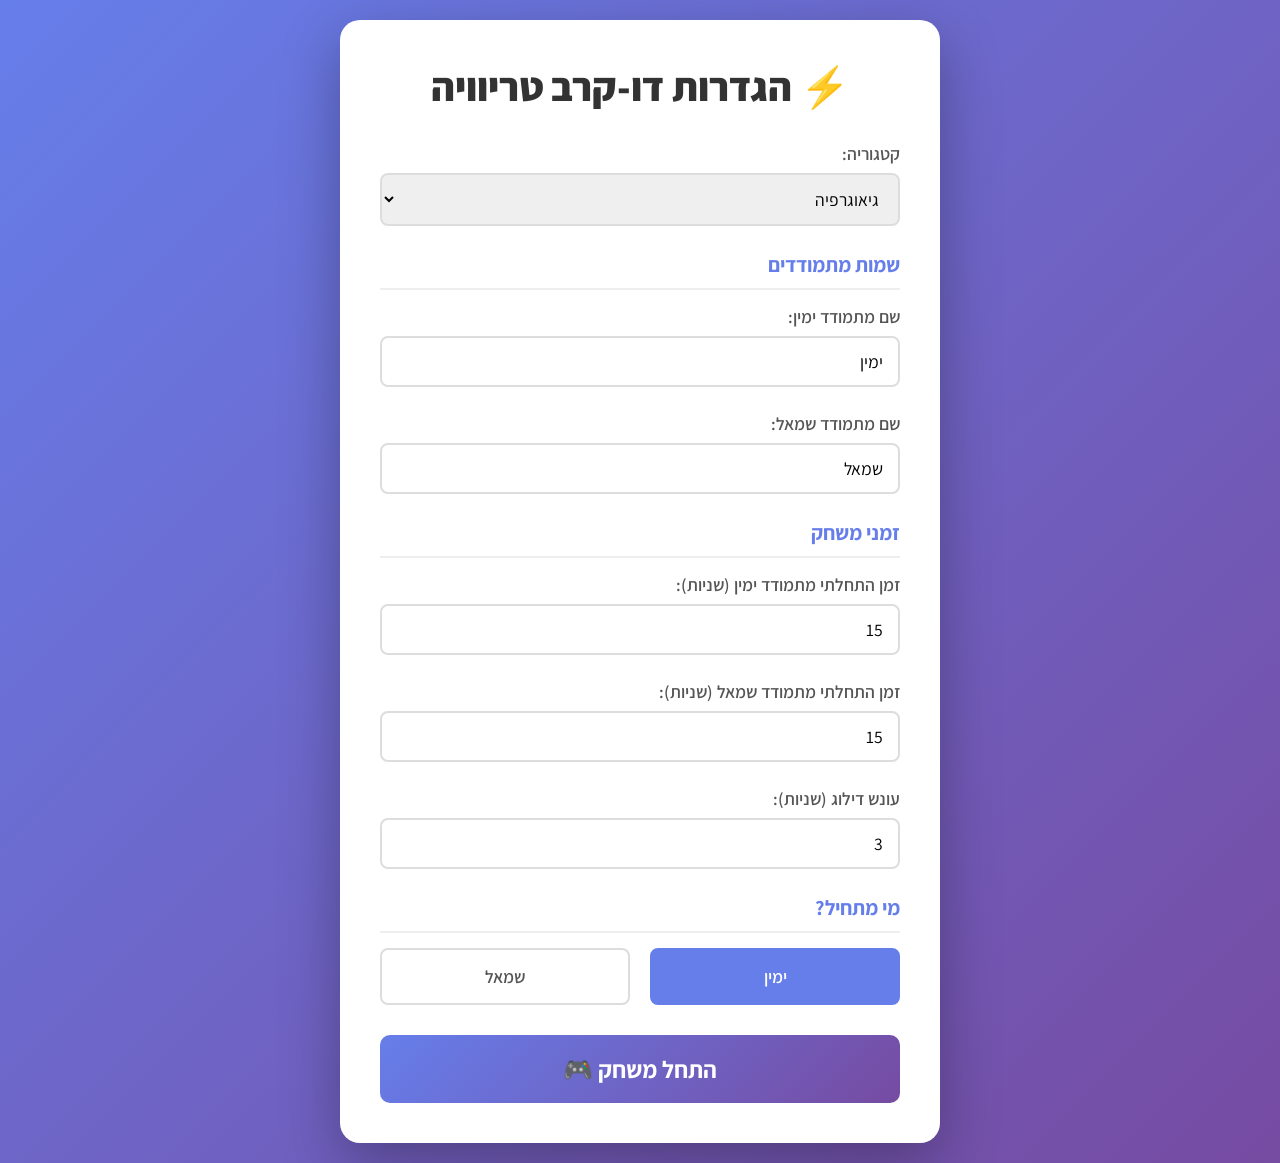
==== index.html @ 58b0c9b6 "Initial commit - everything already implemented, putting it all in git" ====
<!DOCTYPE html>
<html dir="rtl" lang="he">
<head>
    <meta charset="UTF-8">
    <meta name="viewport" content="width=device-width, initial-scale=1.0">
    <title>דו-קרב טריוויה</title>
    <link rel="icon" type="image/png" href="assets/grid.png">
    <link href="https://fonts.googleapis.com/css2?family=Assistant:wght@400;600;700;800;900&display=swap" rel="stylesheet">
    <link rel="stylesheet" href="css/style.css">
    <link rel="stylesheet" href="css/animations.css">
</head>
<body>
    <!-- Main Game Container -->
    <div id="gameContainer" class="game-container">
        
        <!-- Timers Section -->
        <div class="timers-section">
            <!-- Right Contestant Timer -->
            <div id="timerRight" class="timer-box timer-right">
                <div class="active-indicator">▶ תורו כעת</div>
                <div class="big-arrow right-arrow">
                    <svg viewBox="0 0 100 100" xmlns="http://www.w3.org/2000/svg">
                        <path d="M 10 50 L 70 10 L 70 35 L 90 35 L 90 65 L 70 65 L 70 90 Z" fill="currentColor"/>
                    </svg>
                </div>
                <div class="timer-label" id="labelRight">ימין</div>
                <div class="timer-display" id="timeRight">45</div>
            </div>

            <!-- Left Contestant Timer -->
            <div id="timerLeft" class="timer-box timer-left">
                <div class="active-indicator">תורו כעת ◀</div>
                <div class="big-arrow left-arrow">
                    <svg viewBox="0 0 100 100" xmlns="http://www.w3.org/2000/svg">
                        <path d="M 90 50 L 30 10 L 30 35 L 10 35 L 10 65 L 30 65 L 30 90 Z" fill="currentColor"/>
                    </svg>
                </div>
                <div class="timer-label" id="labelLeft">שמאל</div>
                <div class="timer-display" id="timeLeft">45</div>
            </div>
        </div>

        <!-- Question Section -->
        <div class="question-section">
            <div class="question-container">
                <div id="questionContent" class="question-content">
                    <!-- Question will be inserted here -->
                </div>
            </div>
        </div>

        <!-- Answer Overlay (shown during skip penalty) -->
        <div id="answerOverlay" class="answer-overlay hidden">
            <div class="answer-label">התשובה הנכונה:</div>
            <div id="answerContent" class="answer-content"></div>
        </div>

        <!-- Correct Answer Toast (shown briefly after correct answer) -->
        <div id="correctAnswerToast" class="correct-answer-toast hidden">
            <div class="toast-label">התשובה:</div>
            <div id="correctAnswerText" class="toast-answer"></div>
        </div>

        <!-- Info Bar -->
        <div class="info-bar">
            <div class="info-item">
                <span class="info-label">קטגוריה:</span>
                <span id="categoryDisplay" class="info-value">טוען...</span>
            </div>
        </div>
    </div>

    <!-- Pause Menu Overlay -->
    <div id="pauseMenu" class="pause-menu hidden">
        <div class="pause-content">
            <h2>המשחק מושהה</h2>
            <div class="pause-instructions">
                <p><strong>ESC</strong> - חזרה למשחק</p>
                <p><strong>R</strong> - התחל מחדש</p>
            </div>
            <div class="pause-buttons">
                <button id="resumeButton" class="pause-button">המשך משחק</button>
                <button id="restartButton" class="pause-button pause-button-secondary">התחל מחדש</button>
            </div>
        </div>
    </div>

    <!-- Victory Screen -->
    <div id="victoryScreen" class="victory-screen hidden">
        <div class="victory-content">
            <h1 class="victory-title">🏆 המשחק נגמר! 🏆</h1>
            <h2 class="winner-announcement">
                <span>המנצח הוא</span>
                <span id="winnerName" class="winner-name">---</span>!
            </h2>
            
            <div class="statistics">
                <h3>סטטיסטיקות</h3>
                
                <div class="stats-grid">
                    <div class="stat-card">
                        <div class="stat-title" id="rightName">ימין</div>
                        <div class="stat-row">
                            <span class="stat-label">תשובות נכונות:</span>
                            <span id="rightCorrect" class="stat-value">0</span>
                        </div>
                        <div class="stat-row">
                            <span class="stat-label">דילוגים:</span>
                            <span id="rightSkips" class="stat-value">0</span>
                        </div>
                        <div class="stat-row">
                            <span class="stat-label">זמן שנותר:</span>
                            <span id="rightTime" class="stat-value">0</span>
                        </div>
                    </div>

                    <div class="stat-card">
                        <div class="stat-title" id="leftName">שמאל</div>
                        <div class="stat-row">
                            <span class="stat-label">תשובות נכונות:</span>
                            <span id="leftCorrect" class="stat-value">0</span>
                        </div>
                        <div class="stat-row">
                            <span class="stat-label">דילוגים:</span>
                            <span id="leftSkips" class="stat-value">0</span>
                        </div>
                        <div class="stat-row">
                            <span class="stat-label">זמן שנותר:</span>
                            <span id="leftTime" class="stat-value">0</span>
                        </div>
                    </div>
                </div>
            </div>

            <button id="playAgainButton" class="play-again-button">שחק שוב</button>
        </div>
    </div>

    <!-- Ready Screen -->
    <div id="readyScreen" class="ready-screen hidden">
        <div class="ready-content">
            <h2>מוכנים?</h2>
            <p class="ready-instruction">לחצו על מקש כלשהו להתחלה</p>
            <div class="press-key-indicator">⌨️</div>
        </div>
    </div>

    <!-- Countdown Screen -->
    <div id="countdownScreen" class="countdown-screen hidden">
        <div class="countdown-number" id="countdownNumber">3</div>
    </div>

    <!-- Loading Screen -->
    <div id="loadingScreen" class="loading-screen">
        <div class="loading-content">
            <div class="loading-spinner"></div>
            <p>טוען משחק...</p>
        </div>
    </div>

    <!-- Scripts -->
    <script src="js/questionsData.js"></script>
    <script src="js/state.js"></script>
    <script src="js/timers.js"></script>
    <script src="js/questions.js"></script>
    <script src="js/audio.js"></script>
    <script src="js/keyboard.js"></script>
    <script src="js/ui.js"></script>
</body>
</html>
---- css/style.css ----
/* Main Styles - RTL Hebrew Layout for Duel Trivia Game */

* {
    margin: 0;
    padding: 0;
    box-sizing: border-box;
}

:root {
    --primary-color: #667eea;
    --secondary-color: #764ba2;
    --correct-color: #48bb78;
    --warning-color: #f56565;
    --text-dark: #2d3748;
    --text-light: #ffffff;
    --bg-gradient: linear-gradient(135deg, #667eea 0%, #764ba2 100%);
}

body {
    font-family: 'Assistant', sans-serif;
    background: var(--bg-gradient);
    min-height: 100vh;
    overflow: hidden;
    direction: rtl;
    color: var(--text-dark);
}

/* Game Container */
.game-container {
    width: 100vw;
    height: 100vh;
    display: flex;
    flex-direction: column;
    padding: 0;
    gap: 0;
}

/* Timers Section */
.timers-section {
    display: flex;
    justify-content: space-between;
    gap: 30px;
    padding: 15px 50px;
    position: relative;
    z-index: 10;
}

.timer-box {
    flex: 1;
    max-width: 200px;
    background: white;
    border-radius: 15px;
    padding: 8px 20px;
    text-align: center;
    box-shadow: 0 5px 15px rgba(0, 0, 0, 0.15);
    transition: all 0.3s ease;
    border: 4px solid transparent;
    position: relative;
    opacity: 0.6;
}

.timer-box.active {
    border-color: var(--primary-color);
    box-shadow: 0 0 40px rgba(102, 126, 234, 0.8), 0 0 80px rgba(102, 126, 234, 0.4);
    transform: scale(1.1);
    opacity: 1;
    background: linear-gradient(135deg, #ffffff 0%, #f0f4ff 100%);
}

.timer-box.warning {
    border-color: var(--warning-color);
    animation: warningPulse 1s ease-in-out infinite;
}

/* Active indicator removed - using arrow instead */
.active-indicator {
    display: none;
}

/* Big Arrow Indicator */
.big-arrow {
    position: absolute;
    width: 140px;
    height: 140px;
    top: 50%;
    transform: translateY(-50%);
    color: #FFD700;
    opacity: 0;
    pointer-events: none;
    transition: all 0.3s ease;
    filter: drop-shadow(0 0 30px rgba(255, 215, 0, 0.9)) drop-shadow(0 0 60px rgba(255, 215, 0, 0.6));
}

.right-arrow {
    left: -150px;
}

.left-arrow {
    right: -150px;
}

.timer-box.active .big-arrow {
    opacity: 1;
    animation: arrowBounce 1.5s ease-in-out infinite;
    color: #FFD700;
}

.timer-label {
    font-size: 1.3em;
    font-weight: 700;
    color: var(--text-dark);
    margin-bottom: 2px;
}

.timer-display {
    font-size: 3.5em;
    font-weight: 900;
    color: var(--primary-color);
    line-height: 1;
    margin: 0;
}

.timer-box.warning .timer-display {
    color: var(--warning-color);
}

/* Timer subtitle removed for more compact design */
.timer-subtitle {
    display: none;
}

/* Question Section */
.question-section {
    flex: 1;
    display: flex;
    align-items: flex-start;
    justify-content: center;
    padding: 15px 50px;
    overflow-y: auto;
}

.question-container {
    width: 100%;
    max-width: 1600px;
    background: white;
    border-radius: 30px;
    padding: 50px 100px;
    box-shadow: 0 20px 60px rgba(0, 0, 0, 0.3);
    display: flex;
    align-items: center;
    justify-content: center;
    margin-bottom: 15px;
}

.question-content {
    font-size: 4.5em;
    font-weight: 600;
    text-align: center;
    line-height: 1.5;
    color: var(--text-dark);
}

.question-content img {
    max-width: 100%;
    max-height: 65vh;
    object-fit: contain;
    border-radius: 15px;
    display: block;
}

/* Answer Overlay (during skip penalty) */
.answer-overlay {
    position: fixed;
    top: 50%;
    left: 50%;
    transform: translate(-50%, -50%);
    background: rgba(245, 101, 101, 0.95);
    color: white;
    padding: 50px 80px;
    border-radius: 30px;
    box-shadow: 0 20px 80px rgba(0, 0, 0, 0.5);
    z-index: 100;
    text-align: center;
    max-width: 80%;
}

.answer-overlay.hidden {
    display: none;
}

.answer-label {
    font-size: 2em;
    font-weight: 700;
    margin-bottom: 20px;
    opacity: 0.9;
}

.answer-content {
    font-size: 3.5em;
    font-weight: 800;
    line-height: 1.3;
}

/* Info Bar */
.info-bar {
    display: flex;
    justify-content: space-between;
    padding: 15px 50px;
    background: rgba(255, 255, 255, 0.95);
    box-shadow: 0 -5px 15px rgba(0, 0, 0, 0.1);
    position: relative;
    z-index: 10;
}

.info-item {
    display: flex;
    align-items: center;
    gap: 10px;
}

.info-label {
    font-size: 1.3em;
    font-weight: 600;
    color: #4a5568;
}

.info-value {
    font-size: 1.5em;
    font-weight: 800;
    color: var(--primary-color);
}

/* Pause Menu */
.pause-menu {
    position: fixed;
    top: 0;
    left: 0;
    width: 100vw;
    height: 100vh;
    background: rgba(0, 0, 0, 0.9);
    backdrop-filter: blur(10px);
    display: flex;
    align-items: center;
    justify-content: center;
    z-index: 200;
}

.pause-menu.hidden {
    display: none;
}

.pause-content {
    background: white;
    border-radius: 30px;
    padding: 60px 80px;
    text-align: center;
    box-shadow: 0 30px 90px rgba(0, 0, 0, 0.5);
}

.pause-content h2 {
    font-size: 3.5em;
    font-weight: 800;
    color: var(--text-dark);
    margin-bottom: 40px;
}

.pause-instructions {
    margin-bottom: 40px;
}

.pause-instructions p {
    font-size: 1.8em;
    margin: 15px 0;
    color: #4a5568;
}

.pause-instructions strong {
    color: var(--primary-color);
    font-weight: 800;
}

.pause-buttons {
    display: flex;
    gap: 20px;
    justify-content: center;
}

.pause-button {
    padding: 20px 40px;
    font-size: 1.8em;
    font-weight: 700;
    border: none;
    border-radius: 15px;
    cursor: pointer;
    transition: all 0.3s;
    font-family: 'Assistant', sans-serif;
}

.pause-button:first-child {
    background: var(--bg-gradient);
    color: white;
}

.pause-button:hover {
    transform: translateY(-3px);
    box-shadow: 0 10px 30px rgba(0, 0, 0, 0.3);
}

.pause-button-secondary {
    background: #e2e8f0;
    color: var(--text-dark);
}

/* Victory Screen */
.victory-screen {
    position: fixed;
    top: 0;
    left: 0;
    width: 100vw;
    height: 100vh;
    background: rgba(0, 0, 0, 0.95);
    display: flex;
    align-items: center;
    justify-content: center;
    z-index: 300;
}

.victory-screen.hidden {
    display: none;
}

.victory-content {
    background: white;
    border-radius: 40px;
    padding: 60px 80px;
    text-align: center;
    max-width: 1000px;
    box-shadow: 0 40px 120px rgba(0, 0, 0, 0.5);
}

.victory-title {
    font-size: 3.5em;
    font-weight: 900;
    color: var(--primary-color);
    margin-bottom: 30px;
}

.winner-announcement {
    font-size: 2.8em;
    font-weight: 700;
    color: var(--text-dark);
    margin-bottom: 50px;
}

.winner-name {
    color: var(--correct-color);
    font-size: 1.2em;
    font-weight: 900;
}

.statistics h3 {
    font-size: 2.2em;
    font-weight: 800;
    color: var(--text-dark);
    margin-bottom: 30px;
}

.stats-grid {
    display: grid;
    grid-template-columns: 1fr 1fr;
    gap: 30px;
    margin-bottom: 40px;
}

.stat-card {
    background: #f7fafc;
    border-radius: 20px;
    padding: 30px;
    border: 3px solid #e2e8f0;
}

.stat-title {
    font-size: 2em;
    font-weight: 800;
    color: var(--primary-color);
    margin-bottom: 20px;
}

.stat-row {
    display: flex;
    justify-content: space-between;
    align-items: center;
    margin: 15px 0;
    font-size: 1.4em;
}

.stat-label {
    font-weight: 600;
    color: #4a5568;
}

.stat-value {
    font-weight: 800;
    color: var(--text-dark);
    font-size: 1.3em;
}

.play-again-button {
    width: 100%;
    padding: 25px;
    font-size: 2em;
    font-weight: 800;
    background: var(--bg-gradient);
    color: white;
    border: none;
    border-radius: 20px;
    cursor: pointer;
    transition: all 0.3s;
    font-family: 'Assistant', sans-serif;
}

.play-again-button:hover {
    transform: translateY(-3px);
    box-shadow: 0 15px 40px rgba(102, 126, 234, 0.4);
}

/* Loading Screen */
.loading-screen {
    position: fixed;
    top: 0;
    left: 0;
    width: 100vw;
    height: 100vh;
    background: var(--bg-gradient);
    display: flex;
    align-items: center;
    justify-content: center;
    z-index: 400;
}

.loading-screen.hidden {
    display: none;
}

.loading-content {
    text-align: center;
    color: white;
}

.loading-spinner {
    width: 80px;
    height: 80px;
    border: 8px solid rgba(255, 255, 255, 0.3);
    border-top-color: white;
    border-radius: 50%;
    animation: spin 1s linear infinite;
    margin: 0 auto 30px;
}

.loading-content p {
    font-size: 2em;
    font-weight: 700;
}

@keyframes spin {
    to { transform: rotate(360deg); }
}

/* Responsive adjustments for very large screens */
@media (min-width: 1920px) {
    .timer-display {
        font-size: 8em;
    }
    
    .question-content {
        font-size: 4em;
    }
    
    .answer-content {
        font-size: 4.5em;
    }
}

/* Ready Screen */
.ready-screen {
    position: fixed;
    top: 0;
    left: 0;
    width: 100vw;
    height: 100vh;
    background: linear-gradient(135deg, #667eea 0%, #764ba2 100%);
    display: flex;
    align-items: center;
    justify-content: center;
    z-index: 600;
}

.ready-screen.hidden {
    display: none;
}

.ready-content {
    text-align: center;
    color: white;
}

.ready-content h2 {
    font-size: 6em;
    font-weight: 900;
    margin-bottom: 30px;
}

.ready-instruction {
    font-size: 2.5em;
    font-weight: 600;
    margin-bottom: 40px;
    opacity: 0.9;
}

.press-key-indicator {
    font-size: 5em;
    animation: pressKeyBounce 1.5s ease-in-out infinite;
}

/* Countdown Screen */
.countdown-screen {
    position: fixed;
    top: 0;
    left: 0;
    width: 100vw;
    height: 100vh;
    background: rgba(0, 0, 0, 0.95);
    display: flex;
    align-items: center;
    justify-content: center;
    z-index: 500;
}

.countdown-screen.hidden {
    display: none;
}

.countdown-number {
    font-size: 15em;
    font-weight: 900;
    color: white;
    text-align: center;
    animation: countdownPulse 1s ease-in-out;
}

.countdown-number.go {
    color: var(--correct-color);
    font-size: 12em;
}

/* Correct Answer Toast */
.correct-answer-toast {
    position: fixed;
    bottom: 30px;
    right: 30px;
    background: rgba(72, 187, 120, 0.95);
    color: white;
    padding: 20px 30px;
    border-radius: 15px;
    box-shadow: 0 10px 40px rgba(0, 0, 0, 0.3);
    z-index: 150;
    max-width: 400px;
    animation: toastSlideIn 0.3s ease-out;
}

.correct-answer-toast.hidden {
    display: none;
}

.toast-label {
    font-size: 1.2em;
    font-weight: 700;
    margin-bottom: 8px;
    opacity: 0.9;
}

.toast-answer {
    font-size: 1.8em;
    font-weight: 800;
}

/* Hidden utility class */
.hidden {
    display: none !important;
}
---- css/animations.css ----
/* Animations - transitions, effects, and visual feedback */

/* Warning Pulse Animation */
@keyframes warningPulse {
    0%, 100% {
        box-shadow: 0 0 40px rgba(245, 101, 101, 0.8);
        border-color: #f56565;
    }
    50% {
        box-shadow: 0 0 80px rgba(245, 101, 101, 1);
        border-color: #fc8181;
    }
}

/* Correct Answer Flash */
@keyframes correctFlash {
    0% {
        background: white;
    }
    50% {
        background: #48bb78;
        transform: scale(1.05);
    }
    100% {
        background: white;
    }
}

.question-container.correct {
    animation: correctFlash 0.6s ease-in-out;
}

/* Question Fade In */
@keyframes questionFadeIn {
    from {
        opacity: 0;
        transform: translateY(30px);
    }
    to {
        opacity: 1;
        transform: translateY(0);
    }
}

.question-content {
    animation: questionFadeIn 0.5s ease-out;
}

/* Answer Overlay Fade In */
@keyframes answerFadeIn {
    from {
        opacity: 0;
        transform: translate(-50%, -50%) scale(0.8);
    }
    to {
        opacity: 1;
        transform: translate(-50%, -50%) scale(1);
    }
}

.answer-overlay:not(.hidden) {
    animation: answerFadeIn 0.3s ease-out;
}

/* Timer Switch Animation */
@keyframes timerActivate {
    0% {
        transform: scale(1);
    }
    50% {
        transform: scale(1.1);
    }
    100% {
        transform: scale(1.05);
    }
}

.timer-box.activate {
    animation: timerActivate 0.5s ease-out;
}

/* Victory Screen Confetti Effect */
@keyframes victoryZoomIn {
    from {
        opacity: 0;
        transform: scale(0.5);
    }
    to {
        opacity: 1;
        transform: scale(1);
    }
}

.victory-content {
    animation: victoryZoomIn 0.6s cubic-bezier(0.34, 1.56, 0.64, 1);
}

/* Loading Spinner */
@keyframes spin {
    to {
        transform: rotate(360deg);
    }
}

/* Pause Menu Fade In */
@keyframes fadeIn {
    from {
        opacity: 0;
    }
    to {
        opacity: 1;
    }
}

.pause-menu:not(.hidden) {
    animation: fadeIn 0.3s ease-out;
}

/* Number Count Animation (for timer updates) */
@keyframes numberUpdate {
    0% {
        transform: translateY(-5px);
        opacity: 0.7;
    }
    100% {
        transform: translateY(0);
        opacity: 1;
    }
}

/* Shake Animation (for errors or urgent warnings) */
@keyframes shake {
    0%, 100% {
        transform: translateX(0);
    }
    10%, 30%, 50%, 70%, 90% {
        transform: translateX(-10px);
    }
    20%, 40%, 60%, 80% {
        transform: translateX(10px);
    }
}

.shake {
    animation: shake 0.5s ease-in-out;
}

/* Glow Effect for Active Timer */
@keyframes glow {
    0%, 100% {
        box-shadow: 0 0 40px rgba(102, 126, 234, 0.8), 0 0 80px rgba(102, 126, 234, 0.4);
    }
    50% {
        box-shadow: 0 0 50px rgba(102, 126, 234, 1), 0 0 100px rgba(102, 126, 234, 0.6);
    }
}

.timer-box.active {
    animation: glow 2s ease-in-out infinite;
}

/* Active Indicator Pulse */
@keyframes indicatorPulse {
    0%, 100% {
        transform: translateX(-50%) scale(1);
    }
    50% {
        transform: translateX(-50%) scale(1.05);
    }
}

/* Arrow Bounce Animation */
@keyframes arrowBounce {
    0%, 100% {
        transform: translateY(-50%) translateX(0);
    }
    50% {
        transform: translateY(-50%) translateX(15px);
    }
}

/* Arrow Bounce Animation for Left Arrow */
.left-arrow {
    animation-name: arrowBounceLeft !important;
}

@keyframes arrowBounceLeft {
    0%, 100% {
        transform: translateY(-50%) translateX(0);
    }
    50% {
        transform: translateY(-50%) translateX(-15px);
    }
}

/* Skip Penalty Pulse */
@keyframes skipPulse {
    0%, 100% {
        transform: translate(-50%, -50%) scale(1);
    }
    50% {
        transform: translate(-50%, -50%) scale(1.05);
    }
}

.answer-overlay:not(.hidden) {
    animation: answerFadeIn 0.3s ease-out, skipPulse 1s ease-in-out 0.3s infinite;
}

/* Smooth Transitions */
.timer-display,
.question-content,
.info-value {
    transition: all 0.3s ease;
}

/* Button Hover Effects */
.pause-button,
.play-again-button {
    transition: all 0.3s cubic-bezier(0.34, 1.56, 0.64, 1);
}

.pause-button:active,
.play-again-button:active {
    transform: scale(0.95);
}

/* Fade Out Animation */
@keyframes fadeOut {
    from {
        opacity: 1;
    }
    to {
        opacity: 0;
    }
}

.fade-out {
    animation: fadeOut 0.3s ease-out forwards;
}

/* Slide In from Top */
@keyframes slideInFromTop {
    from {
        transform: translateY(-100%);
        opacity: 0;
    }
    to {
        transform: translateY(0);
        opacity: 1;
    }
}

.info-bar {
    animation: slideInFromTop 0.5s ease-out 0.3s backwards;
}

/* Timer boxes slide in */
@keyframes slideInFromSide {
    from {
        transform: translateX(var(--slide-from));
        opacity: 0;
    }
    to {
        transform: translateX(0);
        opacity: 1;
    }
}

.timer-right {
    --slide-from: 100px;
    animation: slideInFromSide 0.6s ease-out;
}

.timer-left {
    --slide-from: -100px;
    animation: slideInFromSide 0.6s ease-out;
}

/* Press Key Bounce Animation */
@keyframes pressKeyBounce {
    0%, 100% {
        transform: translateY(0);
    }
    50% {
        transform: translateY(-20px);
    }
}

/* Countdown Pulse Animation */
@keyframes countdownPulse {
    0% {
        transform: scale(0.5);
        opacity: 0;
    }
    50% {
        transform: scale(1.1);
    }
    100% {
        transform: scale(1);
        opacity: 1;
    }
}

/* Toast Slide In Animation */
@keyframes toastSlideIn {
    from {
        transform: translateX(150%);
        opacity: 0;
    }
    to {
        transform: translateX(0);
        opacity: 1;
    }
}

/* Toast Fade Out Animation */
@keyframes toastFadeOut {
    from {
        transform: translateX(0);
        opacity: 1;
    }
    to {
        transform: translateX(150%);
        opacity: 0;
    }
}

.correct-answer-toast.fade-out {
    animation: toastFadeOut 0.3s ease-in forwards;
}
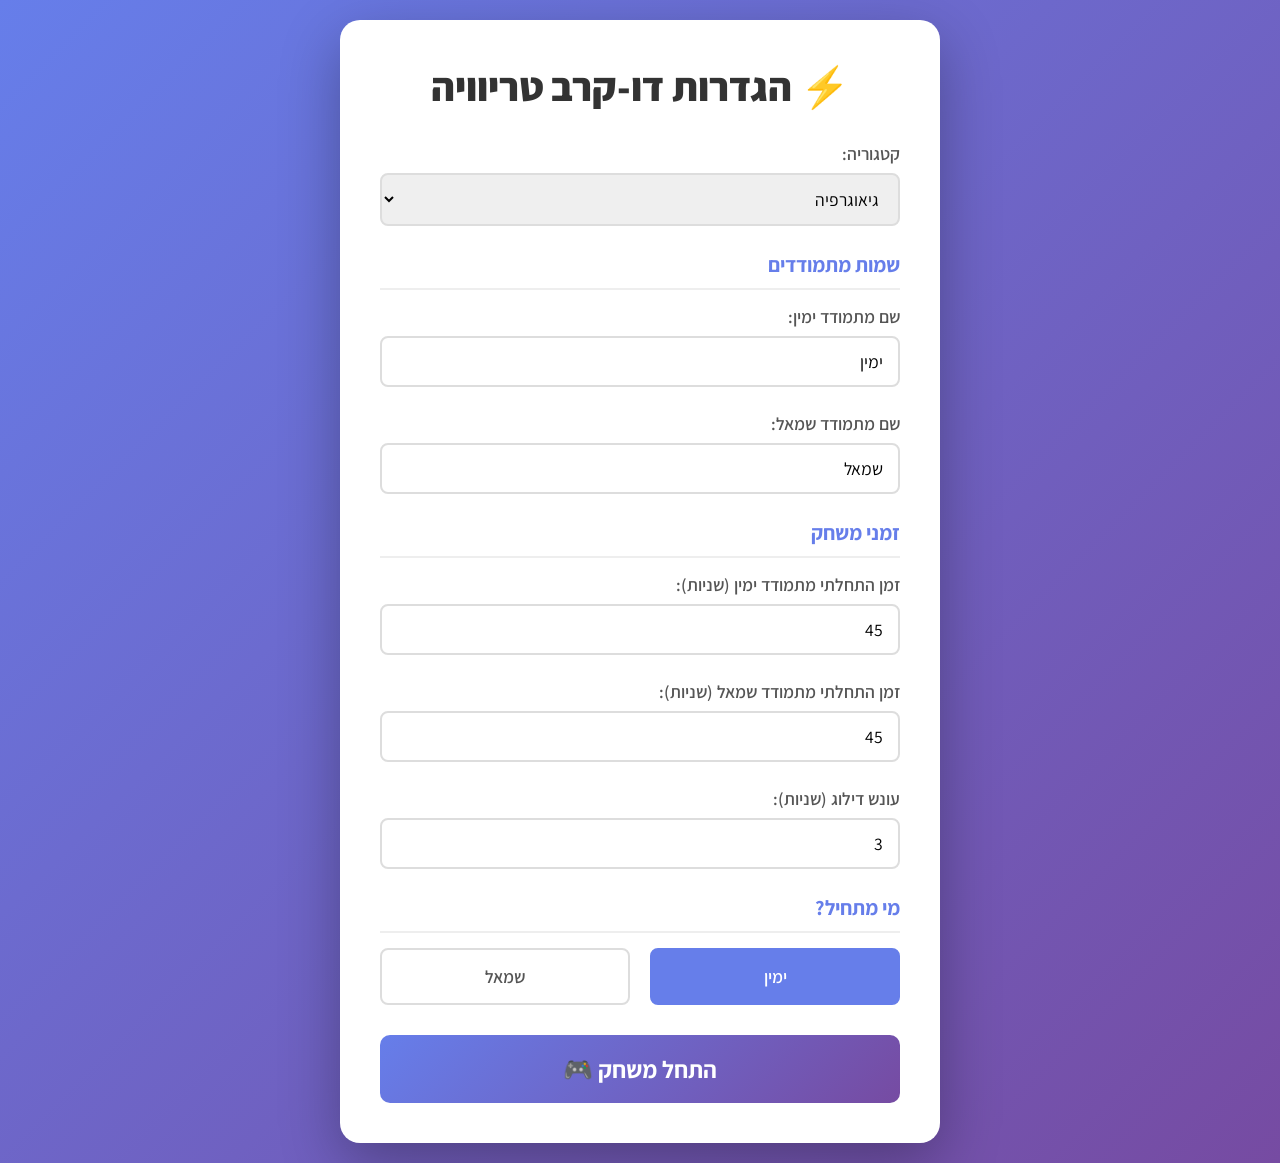
==== commit a5e99134: "setup.html --> index.html, index.html --> game.html" ====
--- a/index.html
+++ b/index.html
@@ -3,169 +3,212 @@
 <head>
     <meta charset="UTF-8">
     <meta name="viewport" content="width=device-width, initial-scale=1.0">
-    <title>דו-קרב טריוויה</title>
+    <title>הגדרות דו-קרב טריוויה</title>
     <link rel="icon" type="image/png" href="assets/grid.png">
-    <link href="https://fonts.googleapis.com/css2?family=Assistant:wght@400;600;700;800;900&display=swap" rel="stylesheet">
-    <link rel="stylesheet" href="css/style.css">
-    <link rel="stylesheet" href="css/animations.css">
+    <link href="https://fonts.googleapis.com/css2?family=Assistant:wght@400;600;700;800&display=swap" rel="stylesheet">
+    <style>
+        * {
+            margin: 0;
+            padding: 0;
+            box-sizing: border-box;
+        }
+
+        body {
+            font-family: 'Assistant', sans-serif;
+            background: linear-gradient(135deg, #667eea 0%, #764ba2 100%);
+            min-height: 100vh;
+            display: flex;
+            justify-content: center;
+            align-items: center;
+            padding: 20px;
+        }
+
+        .setup-container {
+            background: white;
+            border-radius: 20px;
+            padding: 40px;
+            max-width: 600px;
+            width: 100%;
+            box-shadow: 0 20px 60px rgba(0,0,0,0.3);
+        }
+
+        h1 {
+            text-align: center;
+            color: #333;
+            margin-bottom: 30px;
+            font-size: 2.5em;
+            font-weight: 800;
+        }
+
+        .form-group {
+            margin-bottom: 25px;
+        }
+
+        label {
+            display: block;
+            margin-bottom: 8px;
+            color: #555;
+            font-weight: 600;
+            font-size: 1.1em;
+        }
+
+        input[type="text"],
+        input[type="number"],
+        select {
+            width: 100%;
+            padding: 12px 15px;
+            border: 2px solid #ddd;
+            border-radius: 8px;
+            font-size: 1.1em;
+            font-family: 'Assistant', sans-serif;
+            transition: border-color 0.3s;
+            text-align: right;
+        }
+
+        input[type="text"]:focus,
+        input[type="number"]:focus,
+        select:focus {
+            outline: none;
+            border-color: #667eea;
+        }
+
+        .radio-group {
+            display: flex;
+            gap: 20px;
+            margin-top: 10px;
+        }
+
+        .radio-option {
+            flex: 1;
+        }
+
+        .radio-option input[type="radio"] {
+            margin-left: 8px;
+        }
+
+        .radio-option label {
+            display: flex;
+            align-items: center;
+            justify-content: center;
+            padding: 15px;
+            border: 2px solid #ddd;
+            border-radius: 8px;
+            cursor: pointer;
+            transition: all 0.3s;
+            margin-bottom: 0;
+        }
+
+        .radio-option input[type="radio"]:checked + label {
+            background: #667eea;
+            color: white;
+            border-color: #667eea;
+        }
+
+        .radio-option input[type="radio"] {
+            display: none;
+        }
+
+        .start-button {
+            width: 100%;
+            padding: 18px;
+            background: linear-gradient(135deg, #667eea 0%, #764ba2 100%);
+            color: white;
+            border: none;
+            border-radius: 10px;
+            font-size: 1.5em;
+            font-weight: 700;
+            cursor: pointer;
+            transition: transform 0.2s, box-shadow 0.2s;
+            margin-top: 30px;
+            font-family: 'Assistant', sans-serif;
+        }
+
+        .start-button:hover {
+            transform: translateY(-2px);
+            box-shadow: 0 10px 30px rgba(102, 126, 234, 0.4);
+        }
+
+        .start-button:active {
+            transform: translateY(0);
+        }
+
+        .section-title {
+            font-size: 1.3em;
+            color: #667eea;
+            margin-top: 20px;
+            margin-bottom: 15px;
+            padding-bottom: 10px;
+            border-bottom: 2px solid #eee;
+            font-weight: 700;
+        }
+
+        .loading {
+            text-align: center;
+            color: #999;
+            font-style: italic;
+        }
+    </style>
 </head>
 <body>
-    <!-- Main Game Container -->
-    <div id="gameContainer" class="game-container">
+    <div class="setup-container">
+        <h1>⚡ הגדרות דו-קרב טריוויה</h1>
         
-        <!-- Timers Section -->
-        <div class="timers-section">
-            <!-- Right Contestant Timer -->
-            <div id="timerRight" class="timer-box timer-right">
-                <div class="active-indicator">▶ תורו כעת</div>
-                <div class="big-arrow right-arrow">
-                    <svg viewBox="0 0 100 100" xmlns="http://www.w3.org/2000/svg">
-                        <path d="M 10 50 L 70 10 L 70 35 L 90 35 L 90 65 L 70 65 L 70 90 Z" fill="currentColor"/>
-                    </svg>
+        <form id="setupForm">
+            <div class="form-group">
+                <label for="category">קטגוריה:</label>
+                <select id="category" name="category" required>
+                    <option value="">טוען קטגוריות...</option>
+                </select>
+            </div>
+
+            <div class="section-title">שמות מתמודדים</div>
+
+            <div class="form-group">
+                <label for="nameRight">שם מתמודד ימין:</label>
+                <input type="text" id="nameRight" name="nameRight" value="ימין" required>
+            </div>
+
+            <div class="form-group">
+                <label for="nameLeft">שם מתמודד שמאל:</label>
+                <input type="text" id="nameLeft" name="nameLeft" value="שמאל" required>
+            </div>
+
+            <div class="section-title">זמני משחק</div>
+
+            <div class="form-group">
+                <label for="timeRight">זמן התחלתי מתמודד ימין (שניות):</label>
+                <input type="number" id="timeRight" name="timeRight" value="45" min="10" max="300" required>
+            </div>
+
+            <div class="form-group">
+                <label for="timeLeft">זמן התחלתי מתמודד שמאל (שניות):</label>
+                <input type="number" id="timeLeft" name="timeLeft" value="45" min="10" max="300" required>
+            </div>
+
+            <div class="form-group">
+                <label for="skipPenalty">עונש דילוג (שניות):</label>
+                <input type="number" id="skipPenalty" name="skipPenalty" value="3" min="1" max="10" required>
+            </div>
+
+            <div class="section-title">מי מתחיל?</div>
+
+            <div class="radio-group">
+                <div class="radio-option">
+                    <input type="radio" id="startRight" name="startingContestant" value="RIGHT" checked>
+                    <label for="startRight">ימין</label>
                 </div>
-                <div class="timer-label" id="labelRight">ימין</div>
-                <div class="timer-display" id="timeRight">45</div>
-            </div>
-
-            <!-- Left Contestant Timer -->
-            <div id="timerLeft" class="timer-box timer-left">
-                <div class="active-indicator">תורו כעת ◀</div>
-                <div class="big-arrow left-arrow">
-                    <svg viewBox="0 0 100 100" xmlns="http://www.w3.org/2000/svg">
-                        <path d="M 90 50 L 30 10 L 30 35 L 10 35 L 10 65 L 30 65 L 30 90 Z" fill="currentColor"/>
-                    </svg>
+                <div class="radio-option">
+                    <input type="radio" id="startLeft" name="startingContestant" value="LEFT">
+                    <label for="startLeft">שמאל</label>
                 </div>
-                <div class="timer-label" id="labelLeft">שמאל</div>
-                <div class="timer-display" id="timeLeft">45</div>
-            </div>
-        </div>
-
-        <!-- Question Section -->
-        <div class="question-section">
-            <div class="question-container">
-                <div id="questionContent" class="question-content">
-                    <!-- Question will be inserted here -->
-                </div>
-            </div>
-        </div>
-
-        <!-- Answer Overlay (shown during skip penalty) -->
-        <div id="answerOverlay" class="answer-overlay hidden">
-            <div class="answer-label">התשובה הנכונה:</div>
-            <div id="answerContent" class="answer-content"></div>
-        </div>
-
-        <!-- Correct Answer Toast (shown briefly after correct answer) -->
-        <div id="correctAnswerToast" class="correct-answer-toast hidden">
-            <div class="toast-label">התשובה:</div>
-            <div id="correctAnswerText" class="toast-answer"></div>
-        </div>
-
-        <!-- Info Bar -->
-        <div class="info-bar">
-            <div class="info-item">
-                <span class="info-label">קטגוריה:</span>
-                <span id="categoryDisplay" class="info-value">טוען...</span>
-            </div>
-        </div>
+            </div>
+
+            <button type="submit" class="start-button">התחל משחק 🎮</button>
+        </form>
     </div>
 
-    <!-- Pause Menu Overlay -->
-    <div id="pauseMenu" class="pause-menu hidden">
-        <div class="pause-content">
-            <h2>המשחק מושהה</h2>
-            <div class="pause-instructions">
-                <p><strong>ESC</strong> - חזרה למשחק</p>
-                <p><strong>R</strong> - התחל מחדש</p>
-            </div>
-            <div class="pause-buttons">
-                <button id="resumeButton" class="pause-button">המשך משחק</button>
-                <button id="restartButton" class="pause-button pause-button-secondary">התחל מחדש</button>
-            </div>
-        </div>
-    </div>
-
-    <!-- Victory Screen -->
-    <div id="victoryScreen" class="victory-screen hidden">
-        <div class="victory-content">
-            <h1 class="victory-title">🏆 המשחק נגמר! 🏆</h1>
-            <h2 class="winner-announcement">
-                <span>המנצח הוא</span>
-                <span id="winnerName" class="winner-name">---</span>!
-            </h2>
-            
-            <div class="statistics">
-                <h3>סטטיסטיקות</h3>
-                
-                <div class="stats-grid">
-                    <div class="stat-card">
-                        <div class="stat-title" id="rightName">ימין</div>
-                        <div class="stat-row">
-                            <span class="stat-label">תשובות נכונות:</span>
-                            <span id="rightCorrect" class="stat-value">0</span>
-                        </div>
-                        <div class="stat-row">
-                            <span class="stat-label">דילוגים:</span>
-                            <span id="rightSkips" class="stat-value">0</span>
-                        </div>
-                        <div class="stat-row">
-                            <span class="stat-label">זמן שנותר:</span>
-                            <span id="rightTime" class="stat-value">0</span>
-                        </div>
-                    </div>
-
-                    <div class="stat-card">
-                        <div class="stat-title" id="leftName">שמאל</div>
-                        <div class="stat-row">
-                            <span class="stat-label">תשובות נכונות:</span>
-                            <span id="leftCorrect" class="stat-value">0</span>
-                        </div>
-                        <div class="stat-row">
-                            <span class="stat-label">דילוגים:</span>
-                            <span id="leftSkips" class="stat-value">0</span>
-                        </div>
-                        <div class="stat-row">
-                            <span class="stat-label">זמן שנותר:</span>
-                            <span id="leftTime" class="stat-value">0</span>
-                        </div>
-                    </div>
-                </div>
-            </div>
-
-            <button id="playAgainButton" class="play-again-button">שחק שוב</button>
-        </div>
-    </div>
-
-    <!-- Ready Screen -->
-    <div id="readyScreen" class="ready-screen hidden">
-        <div class="ready-content">
-            <h2>מוכנים?</h2>
-            <p class="ready-instruction">לחצו על מקש כלשהו להתחלה</p>
-            <div class="press-key-indicator">⌨️</div>
-        </div>
-    </div>
-
-    <!-- Countdown Screen -->
-    <div id="countdownScreen" class="countdown-screen hidden">
-        <div class="countdown-number" id="countdownNumber">3</div>
-    </div>
-
-    <!-- Loading Screen -->
-    <div id="loadingScreen" class="loading-screen">
-        <div class="loading-content">
-            <div class="loading-spinner"></div>
-            <p>טוען משחק...</p>
-        </div>
-    </div>
-
-    <!-- Scripts -->
     <script src="js/questionsData.js"></script>
-    <script src="js/state.js"></script>
-    <script src="js/timers.js"></script>
-    <script src="js/questions.js"></script>
-    <script src="js/audio.js"></script>
-    <script src="js/keyboard.js"></script>
-    <script src="js/ui.js"></script>
+    <script src="js/setup.js"></script>
 </body>
 </html>
 
